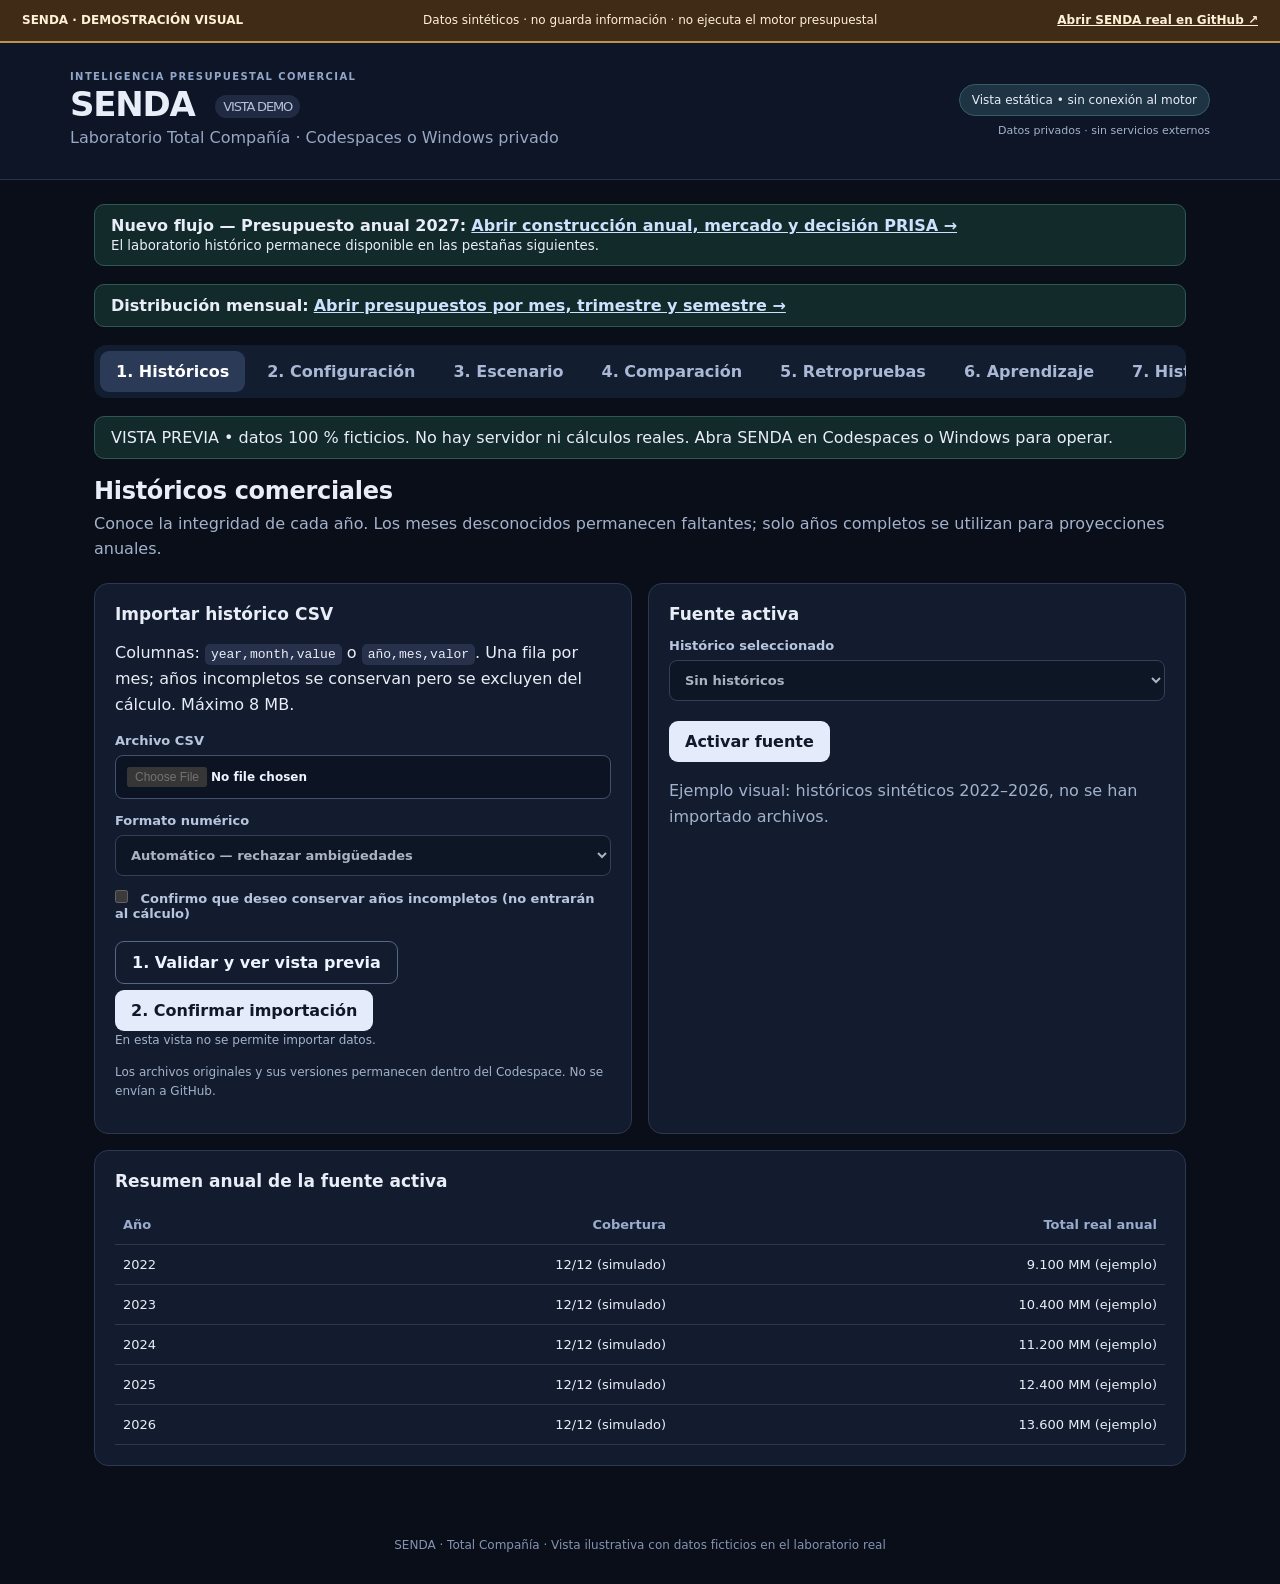
==== index.html @ 2556bfe1 "feat(pages): publish isolated synthetic SENDA screens with source traceability" ====
<!doctype html>
<html lang="es"><head><meta charset="utf-8"><meta name="viewport" content="width=device-width,initial-scale=1">
<title>SENDA · Laboratorio Total Compañía</title><link rel="stylesheet" href="./static/style.css"><style>.demo-banner{position:relative;z-index:10;display:flex;justify-content:space-between;align-items:center;flex-wrap:wrap;gap:8px;padding:12px 22px;background:#402b17;border-bottom:2px solid #bd9152;color:#fff1d6;font:600 12px/1.4 system-ui,sans-serif}.demo-banner span{font-weight:400}.demo-banner a{color:#fff1d6;text-decoration:underline}</style></head>
<body><div class="demo-banner" role="note"><strong>SENDA · DEMOSTRACIÓN VISUAL</strong><span>Datos sintéticos · no guarda información · no ejecuta el motor presupuestal</span><a href="https://github.com/zatzuro/senda-core">Abrir SENDA real en GitHub ↗</a></div>
<header class="header"><div><div class="eyebrow">INTELIGENCIA PRESUPUESTAL COMERCIAL</div><h1>SENDA <small>VISTA DEMO</small></h1><p>Laboratorio Total Compañía · Codespaces o Windows privado</p></div><div class="right"><span id="server-state" class="pill">Iniciando SENDA…</span><span class="muted small">Datos privados · sin servicios externos</span></div></header>
<main class="layout">
<div class="notice success"><strong>Nuevo flujo — Presupuesto anual 2027:</strong> <a href="./annual.html" style="color:#cce2ff;font-weight:bold">Abrir construcción anual, mercado y decisión PRISA →</a><br><small>El laboratorio histórico permanece disponible en las pestañas siguientes.</small></div>
<div class="notice success"><strong>Distribución mensual:</strong> <a href="./monthly.html" style="color:#cce2ff;font-weight:bold">Abrir presupuestos por mes, trimestre y semestre →</a></div>
<nav aria-label="Secciones" class="nav">
<button type="button" data-tab="history" class="selected">1. Históricos</button>
<button type="button" data-tab="config">2. Configuración</button>
<button type="button" data-tab="lab">3. Escenario</button>
<button type="button" data-tab="comparison">4. Comparación</button>
<button type="button" data-tab="backtests">5. Retropruebas</button>
<button type="button" data-tab="learning">6. Aprendizaje</button>
<button type="button" data-tab="records">7. Historial</button>
<button type="button" data-tab="backup">8. Respaldo</button>
<button type="button" data-tab="diagnostics" id="desktop-tab" hidden>Estado y diagnóstico</button>
</nav>
<div id="notice" class="notice" role="status" aria-live="polite">Preparando entorno…</div>
<section id="history" class="panel active"><h2>Históricos comerciales</h2><p class="muted">Conoce la integridad de cada año. Los meses desconocidos permanecen faltantes; solo años completos se utilizan para proyecciones anuales.</p>
<div class="split"><article class="card"><h3>Importar histórico CSV</h3><p>Columnas: <code>year,month,value</code> o <code>año,mes,valor</code>. Una fila por mes; años incompletos se conservan pero se excluyen del cálculo. Máximo 8 MB.</p>
<form id="import-form"><label>Archivo CSV<input type="file" id="csv" accept=".csv,text/csv" required></label>
<label>Formato numérico<select id="number-format"><option value="auto">Automático — rechazar ambigüedades</option><option value="es">Español: 1.234,56</option><option value="en">Inglés: 1,234.56</option></select></label>
<label><input type="checkbox" id="allow-partial"> Confirmo que deseo conservar años incompletos (no entrarán al cálculo)</label>
<button type="button" id="preview-import" class="outline">1. Validar y ver vista previa</button>
<button type="submit">2. Confirmar importación</button></form>
<div id="preview-results" class="hint" role="status">La vista previa no modifica los datos guardados.</div><p class="hint">Los archivos originales y sus versiones permanecen dentro del Codespace. No se envían a GitHub.</p></article>
<article class="card"><h3>Fuente activa</h3><label>Histórico seleccionado<select id="imports"><option value="">Sin históricos</option></select></label><button type="button" id="activate">Activar fuente</button><p id="active-info" class="muted">Datos no disponibles</p></article></div>
<div class="card"><h3>Resumen anual de la fuente activa</h3><div class="table-scroll"><table><thead><tr><th>Año</th><th>Cobertura</th><th>Total real anual</th></tr></thead><tbody id="years-body"><tr><td colspan="3">Sin información</td></tr></tbody></table></div></div></section>


<section id="config" class="panel"><h2>Configuración de metodología</h2>
<p class="muted">F · Referencia Total Compañía: estima el total anual histórico ponderado y distribuye por participaciones mensuales. No equivale a LA FÓRMULA original para repartir metas entre ejecutivos. Los cuatro años recientes y sus pesos son solo una <strong>sugerencia sin aprobación gerencial</strong>.</p>
<div class="split"><article class="card">
<form id="config-form"><label>Año que deseas presupuestar<input id="config-year" type="number" min="1901" max="2201" required></label>
<h3>Años y ponderaciones (%)</h3><div id="weight-rows">Carga históricos para configurar.</div>
<p id="weight-sum" class="hint">Suma: —</p><button type="submit">Guardar nueva configuración / activar versión</button></form></article>
<article class="card"><h3>Configuraciones congeladas</h3>
<label>Selecciona versión guardada<select id="config-list"><option value="">Usar sugerencia inicial</option></select></label>
<button type="button" id="load-config" class="outline">Cargar versión para comparar</button>
<p id="config-status" class="hint">Sin versión gerencial activa: la ejecución deberá señalar la sugerencia.</p></article></div>
</section>
<section id="lab" class="panel"><h2>Laboratorio de predicción</h2><p class="muted">SENDA utiliza exclusivamente el histórico previo al año objetivo. F = Fórmula, S = SENDA; R se muestra después de evaluar una predicción congelada.</p>
<div class="split"><article class="card"><h3>Nueva predicción</h3><form id="predict-form"><label>Año objetivo<input type="number" id="target-year" min="1901" max="2201" required></label>
<label>Prueba<select id="mode"><option value="free">Libre — predice total y meses</option><option value="controlled">Controlada — distribuye total dado</option></select></label>
<label id="imposed-wrap" hidden>Total anual impuesto<input type="number" id="imposed" min="0" step="any" placeholder="Valor total anual"></label>
<button type="submit">Ejecutar y congelar predicción</button></form>
<p class="hint">Selecciona y guarda una versión en Configuración. En modo controlado <strong>F y S tienen exactamente el mismo total</strong>. Sin configuración guardada se usa una sugerencia no aprobada.</p></article>
<article class="card"><h3>Predicciones guardadas</h3><label>Snapshot<select id="snapshots"><option value="">Ninguno</option></select></label><button type="button" id="view-snapshot">Consultar snapshot</button><button type="button" id="reveal" class="outline">Revelar R y aprender</button><p class="hint">La evaluación solo se habilita cuando el año cerró y existe R en el histórico original.</p></article></div>
<div id="prediction" class="card hidden"><h3>Resultado congelado <span id="snap-id" class="hint"></span></h3><div class="metrics"><div><span>F · Fórmula</span><strong id="f-total">—</strong></div><div><span>S · SENDA</span><strong id="s-total">—</strong></div><div><span>Suficiencia histórica</span><strong id="conf">—</strong></div></div>
<p id="explanation" class="muted"></p><div class="table-scroll"><table><thead><tr><th>Mes</th><th>F</th><th>S</th><th>Δ S–F</th></tr></thead><tbody id="monthly"></tbody></table></div>
<h3>Evidencia de información y aprendizaje</h3><p id="quality-info" class="hint">—</p>
<p id="learning-info" class="hint">—</p><h3>Evaluación contra R</h3><div id="evaluation" class="muted">Sin evaluación. La predicción permanece congelada.</div></div>
</section>

<section id="comparison" class="panel"><h2>Comparación F / S</h2>
<p class="muted">Curvas mensuales de la predicción seleccionada. Los valores exactos están en la tabla del escenario; no confundas total calculado con presupuesto impuesto.</p>
<article class="card"><h3>Distribución mensual</h3><div id="comparison-meta" class="hint">Ejecuta o consulta una predicción.</div>
<svg id="comparison-chart" viewBox="0 0 680 250" role="img" aria-label="Curvas mensuales F y S" class="curve-chart"></svg>
<div id="comparison-table" class="table-scroll"></div></article></section>
<section id="backtests" class="panel"><h2>Retropruebas cronológicas</h2><p class="muted">Cada año se proyecta utilizando únicamente los años anteriores. Resultados persistentes con F, S, R y errores.</p>
<div class="split"><article class="card"><form id="backtest-form"><label>Primer año a evaluar<input type="number" id="first-year" min="1901" max="2201" required></label><label><input type="checkbox" id="controlled-backtest"> Distribución con total real conocido: oráculo experimental compartido por F y S, no predicción del total desconocido</label><button type="submit">Ejecutar retroprueba y guardar resultados</button></form></article><article class="card"><h3>Retropruebas guardadas</h3><label>Resultado<select id="backtest-list"><option value="">Sin resultados</option></select></label><button type="button" id="view-backtest">Consultar</button></article></div>
<div id="backtest-output" class="card hidden"><h3>Comparación histórica</h3><div class="table-scroll"><table><thead><tr><th>Año</th><th>F</th><th>S</th><th>R</th><th>WAPE S</th><th>Mejor</th></tr></thead><tbody id="backtest-rows"></tbody></table></div><p id="global-result" class="hint">Se necesitan al menos tres años comparables para declarar un ganador global.</p><div id="learning-impact" class="hint"></div></div></section>

<section id="learning" class="panel"><h2>Memoria y aprendizaje</h2><p class="muted">El ajuste estadístico operativo se calcula solo con errores previos al corte. El conocimiento persistido documenta evaluaciones, pero no modifica por sí solo las predicciones. Un cambio de pronóstico no demuestra mejora.</p><article class="card"><h3>Conocimiento persistido</h3><div id="knowledge-list">Aún no existe conocimiento guardado.</div></article></section>

<section id="records" class="panel"><h2>Historial inmutable</h2>
<p class="muted">Versiones, predicciones congeladas, evaluaciones y retropruebas. Los resultados heredados V0.1.1 no son directamente comparables.</p>
<article class="card"><div id="records-content">Sin registros.</div></article></section>
<section id="backup" class="panel"><h2>Respaldo y restauración</h2><p class="muted">El mismo Codespace conserva archivos entre detenciones, pero eliminarlo o dejar vencer su retención puede destruir la información. Conserva un respaldo descargado en una ubicación privada.</p>
<div class="split"><article class="card"><h3>Descargar respaldo</h3><p>Exporta históricos originales, datos normalizados, predicciones, retropruebas, snapshots, conocimiento y configuración dentro de un único archivo ZIP con checksum SHA-256.</p><button type="button" id="download-backup">Descargar respaldo privado</button></article>
<article class="card danger"><h3>Restaurar en este Codespace</h3><p>Valida formato, compatibilidad e integridad. La base actual se conservará como copia previa. Esta acción reemplaza la base activa.</p><form id="restore-form"><label>Respaldo SENDA (.zip)<input id="restore-file" type="file" accept=".zip" required></label><label>Para confirmar escribe <code>RESTAURAR</code><input id="restore-confirm" autocomplete="off" required placeholder="RESTAURAR"></label><button type="submit">Validar y restaurar respaldo</button></form></article></div>
<div class="card"><h3>Protección de datos y costos</h3><p>Usa siempre puerto <strong>privado</strong>. Codespaces no es hosting permanente. Detén el Codespace al terminar. Revisa tu cuota y deshabilita los gastos adicionales desde la configuración de GitHub. La disponibilidad de uso gratuito depende de tu cuenta y de la cuota restante.</p></div></section>
<section id="diagnostics" class="panel">
<h2>Estado y diagnóstico del SENDA local</h2>
<p class="muted">Los diagnósticos permanecen exclusivamente en este equipo. No se transmite información presupuestal ni telemetría. Solo se contacta a GitHub para consultar y descargar actualizaciones privadas firmadas.</p>
<div class="split">
<article class="card"><h3>Instalación local</h3>
<p id="desk-version" class="hint">Sin consultar</p>
<p id="desk-path" class="hint">—</p>
<button type="button" id="desk-open-folder" class="outline">Abrir Documentos / SENDA</button>
<button type="button" id="desk-backup" class="outline">Guardar respaldo local</button><p id="desk-backup-status" class="hint">Respaldos exclusivamente locales.</p></article>
<article class="card"><h3>Actualizaciones</h3>
<p id="desk-updates" class="hint">Sin consultar</p>
<label><input type="checkbox" id="desk-auto-update"> Verificar y aplicar releases aprobados al cerrar SENDA</label>
<p class="hint">Se descargan únicamente paquetes de release firmados. El enlace GitHub se autoriza en la ventana nativa de SENDA.</p></article></div>
<article class="card"><h3>Últimas incidencias locales</h3><div id="desk-events" class="hint">Sin eventos.</div></article>
</section>
</main><footer>SENDA · Total Compañía · Vista ilustrativa con datos ficticios en el laboratorio real</footer>

<script defer src="./static/demo.js"></script></body></html>
---- static/style.css ----
:root{font-family:Inter,ui-sans-serif,system-ui,"Segoe UI",sans-serif;color:#e9edf7;background:#090e19;color-scheme:dark}*{box-sizing:border-box}body{margin:0;min-height:100vh}button,input,select{font:inherit}button{cursor:pointer;border:0;background:#e4ebfa;color:#101829;font-weight:700;border-radius:9px;padding:11px 16px;transition:opacity .15s}button:hover{opacity:.85}button.outline{background:transparent;border:1px solid #566686;color:#edf3ff}button:focus-visible,input:focus-visible,select:focus-visible{outline:2px solid #a4b6ff;outline-offset:2px}.header{border-bottom:1px solid #283248;background:#0d1526;padding:28px max(24px,calc((100vw - 1140px)/2));display:flex;align-items:center;justify-content:space-between;gap:20px}.header h1{margin:2px 0;font-size:34px;letter-spacing:-1.2px}.header h1 small{font-size:13px;font-weight:500;padding:4px 8px;color:#b5c3df;background:#202a42;border-radius:20px;margin-left:10px;vertical-align:middle}.eyebrow{letter-spacing:.14em;color:#92a6c9;font-size:10px;font-weight:700}.header p{color:#98a7c4;margin:4px 0}.right{display:grid;text-align:right;gap:8px}.pill{background:#1e3344;border:1px solid #355f64;padding:8px 12px;border-radius:16px;font-size:12px}.small{font-size:11px}.muted,.hint{color:#a3b2cc}.hint{font-size:12px;line-height:1.5}.layout{max-width:1140px;margin:0 auto;padding:24px}.nav{display:flex;gap:6px;overflow:auto;padding:6px;background:#131d30;border-radius:12px;margin-bottom:18px}.nav button{background:transparent;color:#a8b8d5;white-space:nowrap;font-weight:600;flex:1}.nav button.selected{background:#2b3a56;color:#fff}.notice{padding:11px 16px;margin:0 0 18px;border:1px solid #34455f;background:#142239;border-radius:10px;min-height:43px}.notice.success{background:#132a2b;border-color:#315754}.notice.error{background:#3a1821;border-color:#833547;color:#ffe2e2}.panel{display:none}.panel.active{display:block}.panel h2{font-size:24px;margin:14px 0 7px;letter-spacing:-.3px}.panel>p{margin:0 0 22px;line-height:1.55}.split{display:grid;grid-template-columns:1fr 1fr;gap:16px}.card{background:#121c2e;border:1px solid #2b3850;border-radius:14px;padding:20px;margin:0 0 16px;min-width:0}.card h3{font-size:17px;margin:0 0 14px}.card p{line-height:1.6}label{font-size:13px;color:#b7c5de;display:block;font-weight:600;margin:14px 0}input,select{width:100%;display:block;background:#0c1423;border:1px solid #42516c;color:#edf3ff;border-radius:8px;padding:11px;margin:7px 0 0}input[type=checkbox]{display:inline;width:auto;margin:0 8px 0 0;accent-color:#a5b8ef}input[type=file]{font-size:12px}form>button,.card>button{margin-top:6px}.card button{max-width:100%}code{background:#27314b;padding:3px 6px;border-radius:5px}.hidden,[hidden]{display:none!important}.table-scroll{max-width:100%;overflow:auto}table{border-collapse:collapse;width:100%;font-size:13px;text-align:right;white-space:nowrap}th,td{padding:12px 8px;border-bottom:1px solid #2b3850}th{color:#9aaccd;font-weight:650}th:first-child,td:first-child{text-align:left}.metrics{display:grid;grid-template-columns:repeat(3,1fr);gap:14px;margin:14px 0 22px}.metrics>div{border:1px solid #31415b;background:#0c1627;border-radius:12px;padding:14px}.metrics span{font-size:12px;color:#a3b2cc;display:block}.metrics strong{font-size:24px;display:block;margin-top:6px;overflow-wrap:anywhere}.progress{height:5px;background:#35445b;border-radius:5px;min-width:90px;overflow:hidden;margin:0 0 5px}.progress i{display:block;height:100%;background:#c2d1f3}.lesson{border-bottom:1px solid #29364c;padding:14px 0}.lesson p{margin:5px 0}.lesson span{font-size:12px;color:#a3b2cc}.danger{border-color:#6b3d4b}footer{font-size:12px;text-align:center;padding:32px;color:#8494b1}body.working button{opacity:.65;pointer-events:none}@media(max-width:740px){.header{display:block;padding:20px}.right{text-align:left;margin-top:14px}.layout{padding:13px}.split{grid-template-columns:1fr}.metrics{grid-template-columns:1fr}.nav button{flex:0}.card{padding:15px}.header h1{font-size:29px}}
.weight-row{display:flex;gap:12px;align-items:center;justify-content:space-between;border-bottom:1px solid #29364c;padding:6px}
.weight-row span{min-width:60px}.weight-row input{width:145px;margin:0}
.invalid{color:#ffb1b1}.curve-chart{width:100%;height:auto;min-height:180px;background:#0b1424;border:1px solid #35445b;border-radius:8px}
#preview-results{max-height:250px;overflow:auto;line-height:1.6}#records-content{overflow-wrap:anywhere}

#desk-events{max-height:280px;overflow-y:auto;overflow-wrap:anywhere}#diagnostics p{line-height:1.5}
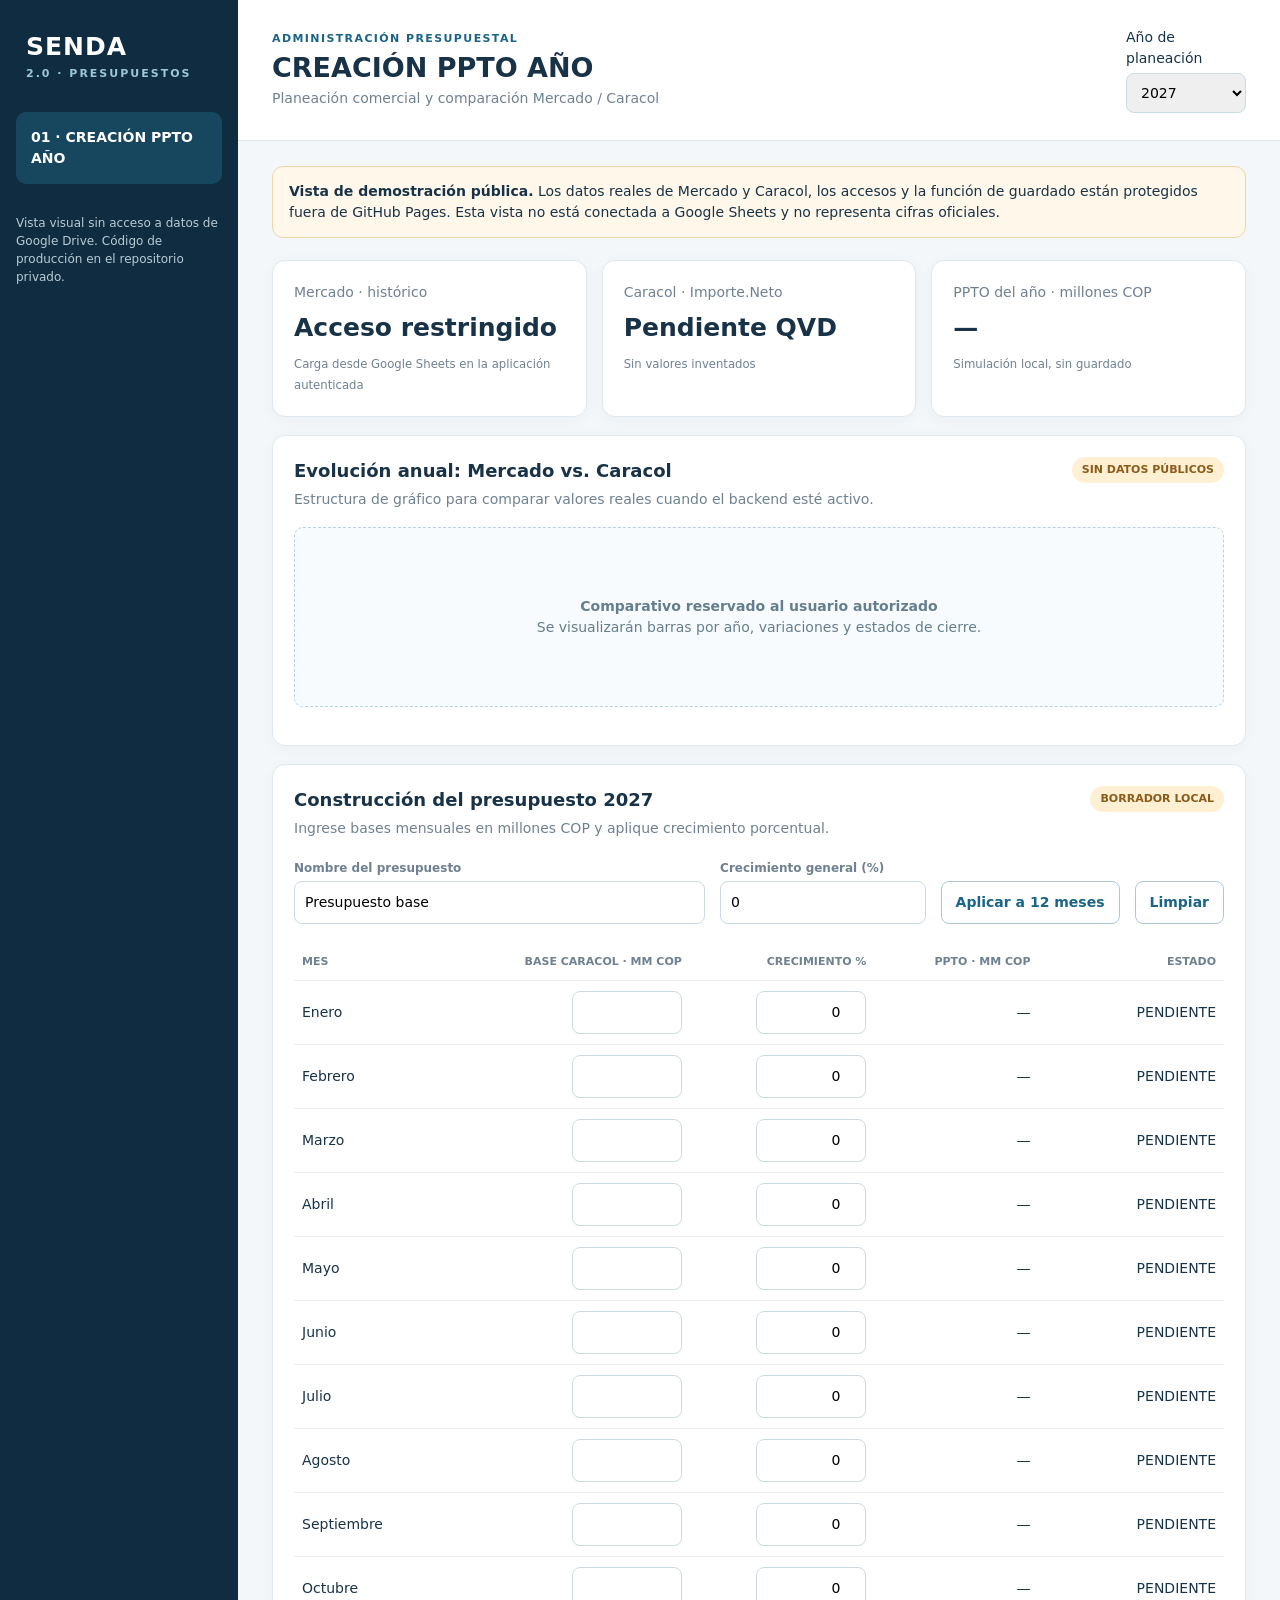
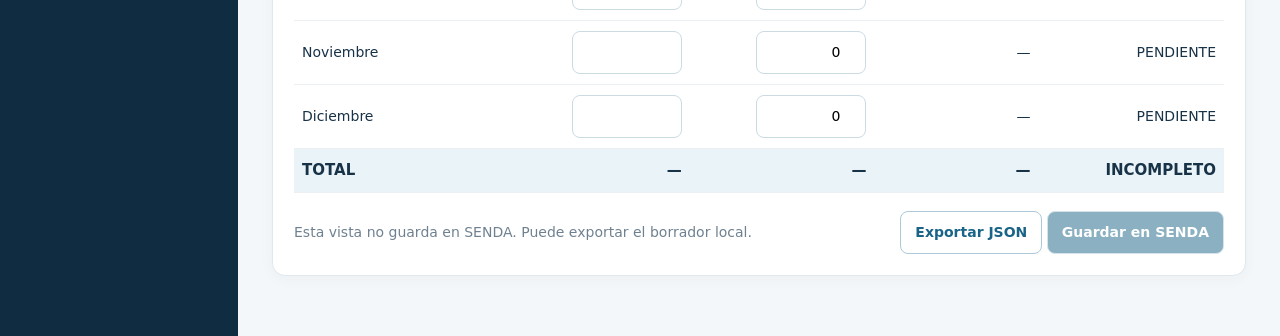
==== commit 3742deca: "feat: reemplazar SENDA anterior por vista pública segura de SENDA 2.0" ====
--- a/index.html
+++ b/index.html
@@ -1,92 +1,76 @@
 <!doctype html>
-<html lang="es"><head><meta charset="utf-8"><meta name="viewport" content="width=device-width,initial-scale=1">
-<title>SENDA · Laboratorio Total Compañía</title><link rel="stylesheet" href="./static/style.css"><style>.demo-banner{position:relative;z-index:10;display:flex;justify-content:space-between;align-items:center;flex-wrap:wrap;gap:8px;padding:12px 22px;background:#402b17;border-bottom:2px solid #bd9152;color:#fff1d6;font:600 12px/1.4 system-ui,sans-serif}.demo-banner span{font-weight:400}.demo-banner a{color:#fff1d6;text-decoration:underline}</style></head>
-<body><div class="demo-banner" role="note"><strong>SENDA · DEMOSTRACIÓN VISUAL</strong><span>Datos sintéticos · no guarda información · no ejecuta el motor presupuestal</span><a href="https://github.com/zatzuro/senda-core">Abrir SENDA real en GitHub ↗</a></div>
-<header class="header"><div><div class="eyebrow">INTELIGENCIA PRESUPUESTAL COMERCIAL</div><h1>SENDA <small>VISTA DEMO</small></h1><p>Laboratorio Total Compañía · Codespaces o Windows privado</p></div><div class="right"><span id="server-state" class="pill">Iniciando SENDA…</span><span class="muted small">Datos privados · sin servicios externos</span></div></header>
-<main class="layout">
-<div class="notice success"><strong>Nuevo flujo — Presupuesto anual 2027:</strong> <a href="./annual.html" style="color:#cce2ff;font-weight:bold">Abrir construcción anual, mercado y decisión PRISA →</a><br><small>El laboratorio histórico permanece disponible en las pestañas siguientes.</small></div>
-<div class="notice success"><strong>Distribución mensual:</strong> <a href="./monthly.html" style="color:#cce2ff;font-weight:bold">Abrir presupuestos por mes, trimestre y semestre →</a></div>
-<nav aria-label="Secciones" class="nav">
-<button type="button" data-tab="history" class="selected">1. Históricos</button>
-<button type="button" data-tab="config">2. Configuración</button>
-<button type="button" data-tab="lab">3. Escenario</button>
-<button type="button" data-tab="comparison">4. Comparación</button>
-<button type="button" data-tab="backtests">5. Retropruebas</button>
-<button type="button" data-tab="learning">6. Aprendizaje</button>
-<button type="button" data-tab="records">7. Historial</button>
-<button type="button" data-tab="backup">8. Respaldo</button>
-<button type="button" data-tab="diagnostics" id="desktop-tab" hidden>Estado y diagnóstico</button>
-</nav>
-<div id="notice" class="notice" role="status" aria-live="polite">Preparando entorno…</div>
-<section id="history" class="panel active"><h2>Históricos comerciales</h2><p class="muted">Conoce la integridad de cada año. Los meses desconocidos permanecen faltantes; solo años completos se utilizan para proyecciones anuales.</p>
-<div class="split"><article class="card"><h3>Importar histórico CSV</h3><p>Columnas: <code>year,month,value</code> o <code>año,mes,valor</code>. Una fila por mes; años incompletos se conservan pero se excluyen del cálculo. Máximo 8 MB.</p>
-<form id="import-form"><label>Archivo CSV<input type="file" id="csv" accept=".csv,text/csv" required></label>
-<label>Formato numérico<select id="number-format"><option value="auto">Automático — rechazar ambigüedades</option><option value="es">Español: 1.234,56</option><option value="en">Inglés: 1,234.56</option></select></label>
-<label><input type="checkbox" id="allow-partial"> Confirmo que deseo conservar años incompletos (no entrarán al cálculo)</label>
-<button type="button" id="preview-import" class="outline">1. Validar y ver vista previa</button>
-<button type="submit">2. Confirmar importación</button></form>
-<div id="preview-results" class="hint" role="status">La vista previa no modifica los datos guardados.</div><p class="hint">Los archivos originales y sus versiones permanecen dentro del Codespace. No se envían a GitHub.</p></article>
-<article class="card"><h3>Fuente activa</h3><label>Histórico seleccionado<select id="imports"><option value="">Sin históricos</option></select></label><button type="button" id="activate">Activar fuente</button><p id="active-info" class="muted">Datos no disponibles</p></article></div>
-<div class="card"><h3>Resumen anual de la fuente activa</h3><div class="table-scroll"><table><thead><tr><th>Año</th><th>Cobertura</th><th>Total real anual</th></tr></thead><tbody id="years-body"><tr><td colspan="3">Sin información</td></tr></tbody></table></div></div></section>
-
-
-<section id="config" class="panel"><h2>Configuración de metodología</h2>
-<p class="muted">F · Referencia Total Compañía: estima el total anual histórico ponderado y distribuye por participaciones mensuales. No equivale a LA FÓRMULA original para repartir metas entre ejecutivos. Los cuatro años recientes y sus pesos son solo una <strong>sugerencia sin aprobación gerencial</strong>.</p>
-<div class="split"><article class="card">
-<form id="config-form"><label>Año que deseas presupuestar<input id="config-year" type="number" min="1901" max="2201" required></label>
-<h3>Años y ponderaciones (%)</h3><div id="weight-rows">Carga históricos para configurar.</div>
-<p id="weight-sum" class="hint">Suma: —</p><button type="submit">Guardar nueva configuración / activar versión</button></form></article>
-<article class="card"><h3>Configuraciones congeladas</h3>
-<label>Selecciona versión guardada<select id="config-list"><option value="">Usar sugerencia inicial</option></select></label>
-<button type="button" id="load-config" class="outline">Cargar versión para comparar</button>
-<p id="config-status" class="hint">Sin versión gerencial activa: la ejecución deberá señalar la sugerencia.</p></article></div>
-</section>
-<section id="lab" class="panel"><h2>Laboratorio de predicción</h2><p class="muted">SENDA utiliza exclusivamente el histórico previo al año objetivo. F = Fórmula, S = SENDA; R se muestra después de evaluar una predicción congelada.</p>
-<div class="split"><article class="card"><h3>Nueva predicción</h3><form id="predict-form"><label>Año objetivo<input type="number" id="target-year" min="1901" max="2201" required></label>
-<label>Prueba<select id="mode"><option value="free">Libre — predice total y meses</option><option value="controlled">Controlada — distribuye total dado</option></select></label>
-<label id="imposed-wrap" hidden>Total anual impuesto<input type="number" id="imposed" min="0" step="any" placeholder="Valor total anual"></label>
-<button type="submit">Ejecutar y congelar predicción</button></form>
-<p class="hint">Selecciona y guarda una versión en Configuración. En modo controlado <strong>F y S tienen exactamente el mismo total</strong>. Sin configuración guardada se usa una sugerencia no aprobada.</p></article>
-<article class="card"><h3>Predicciones guardadas</h3><label>Snapshot<select id="snapshots"><option value="">Ninguno</option></select></label><button type="button" id="view-snapshot">Consultar snapshot</button><button type="button" id="reveal" class="outline">Revelar R y aprender</button><p class="hint">La evaluación solo se habilita cuando el año cerró y existe R en el histórico original.</p></article></div>
-<div id="prediction" class="card hidden"><h3>Resultado congelado <span id="snap-id" class="hint"></span></h3><div class="metrics"><div><span>F · Fórmula</span><strong id="f-total">—</strong></div><div><span>S · SENDA</span><strong id="s-total">—</strong></div><div><span>Suficiencia histórica</span><strong id="conf">—</strong></div></div>
-<p id="explanation" class="muted"></p><div class="table-scroll"><table><thead><tr><th>Mes</th><th>F</th><th>S</th><th>Δ S–F</th></tr></thead><tbody id="monthly"></tbody></table></div>
-<h3>Evidencia de información y aprendizaje</h3><p id="quality-info" class="hint">—</p>
-<p id="learning-info" class="hint">—</p><h3>Evaluación contra R</h3><div id="evaluation" class="muted">Sin evaluación. La predicción permanece congelada.</div></div>
-</section>
-
-<section id="comparison" class="panel"><h2>Comparación F / S</h2>
-<p class="muted">Curvas mensuales de la predicción seleccionada. Los valores exactos están en la tabla del escenario; no confundas total calculado con presupuesto impuesto.</p>
-<article class="card"><h3>Distribución mensual</h3><div id="comparison-meta" class="hint">Ejecuta o consulta una predicción.</div>
-<svg id="comparison-chart" viewBox="0 0 680 250" role="img" aria-label="Curvas mensuales F y S" class="curve-chart"></svg>
-<div id="comparison-table" class="table-scroll"></div></article></section>
-<section id="backtests" class="panel"><h2>Retropruebas cronológicas</h2><p class="muted">Cada año se proyecta utilizando únicamente los años anteriores. Resultados persistentes con F, S, R y errores.</p>
-<div class="split"><article class="card"><form id="backtest-form"><label>Primer año a evaluar<input type="number" id="first-year" min="1901" max="2201" required></label><label><input type="checkbox" id="controlled-backtest"> Distribución con total real conocido: oráculo experimental compartido por F y S, no predicción del total desconocido</label><button type="submit">Ejecutar retroprueba y guardar resultados</button></form></article><article class="card"><h3>Retropruebas guardadas</h3><label>Resultado<select id="backtest-list"><option value="">Sin resultados</option></select></label><button type="button" id="view-backtest">Consultar</button></article></div>
-<div id="backtest-output" class="card hidden"><h3>Comparación histórica</h3><div class="table-scroll"><table><thead><tr><th>Año</th><th>F</th><th>S</th><th>R</th><th>WAPE S</th><th>Mejor</th></tr></thead><tbody id="backtest-rows"></tbody></table></div><p id="global-result" class="hint">Se necesitan al menos tres años comparables para declarar un ganador global.</p><div id="learning-impact" class="hint"></div></div></section>
-
-<section id="learning" class="panel"><h2>Memoria y aprendizaje</h2><p class="muted">El ajuste estadístico operativo se calcula solo con errores previos al corte. El conocimiento persistido documenta evaluaciones, pero no modifica por sí solo las predicciones. Un cambio de pronóstico no demuestra mejora.</p><article class="card"><h3>Conocimiento persistido</h3><div id="knowledge-list">Aún no existe conocimiento guardado.</div></article></section>
-
-<section id="records" class="panel"><h2>Historial inmutable</h2>
-<p class="muted">Versiones, predicciones congeladas, evaluaciones y retropruebas. Los resultados heredados V0.1.1 no son directamente comparables.</p>
-<article class="card"><div id="records-content">Sin registros.</div></article></section>
-<section id="backup" class="panel"><h2>Respaldo y restauración</h2><p class="muted">El mismo Codespace conserva archivos entre detenciones, pero eliminarlo o dejar vencer su retención puede destruir la información. Conserva un respaldo descargado en una ubicación privada.</p>
-<div class="split"><article class="card"><h3>Descargar respaldo</h3><p>Exporta históricos originales, datos normalizados, predicciones, retropruebas, snapshots, conocimiento y configuración dentro de un único archivo ZIP con checksum SHA-256.</p><button type="button" id="download-backup">Descargar respaldo privado</button></article>
-<article class="card danger"><h3>Restaurar en este Codespace</h3><p>Valida formato, compatibilidad e integridad. La base actual se conservará como copia previa. Esta acción reemplaza la base activa.</p><form id="restore-form"><label>Respaldo SENDA (.zip)<input id="restore-file" type="file" accept=".zip" required></label><label>Para confirmar escribe <code>RESTAURAR</code><input id="restore-confirm" autocomplete="off" required placeholder="RESTAURAR"></label><button type="submit">Validar y restaurar respaldo</button></form></article></div>
-<div class="card"><h3>Protección de datos y costos</h3><p>Usa siempre puerto <strong>privado</strong>. Codespaces no es hosting permanente. Detén el Codespace al terminar. Revisa tu cuota y deshabilita los gastos adicionales desde la configuración de GitHub. La disponibilidad de uso gratuito depende de tu cuenta y de la cuota restante.</p></div></section>
-<section id="diagnostics" class="panel">
-<h2>Estado y diagnóstico del SENDA local</h2>
-<p class="muted">Los diagnósticos permanecen exclusivamente en este equipo. No se transmite información presupuestal ni telemetría. Solo se contacta a GitHub para consultar y descargar actualizaciones privadas firmadas.</p>
-<div class="split">
-<article class="card"><h3>Instalación local</h3>
-<p id="desk-version" class="hint">Sin consultar</p>
-<p id="desk-path" class="hint">—</p>
-<button type="button" id="desk-open-folder" class="outline">Abrir Documentos / SENDA</button>
-<button type="button" id="desk-backup" class="outline">Guardar respaldo local</button><p id="desk-backup-status" class="hint">Respaldos exclusivamente locales.</p></article>
-<article class="card"><h3>Actualizaciones</h3>
-<p id="desk-updates" class="hint">Sin consultar</p>
-<label><input type="checkbox" id="desk-auto-update"> Verificar y aplicar releases aprobados al cerrar SENDA</label>
-<p class="hint">Se descargan únicamente paquetes de release firmados. El enlace GitHub se autoriza en la ventana nativa de SENDA.</p></article></div>
-<article class="card"><h3>Últimas incidencias locales</h3><div id="desk-events" class="hint">Sin eventos.</div></article>
-</section>
-</main><footer>SENDA · Total Compañía · Vista ilustrativa con datos ficticios en el laboratorio real</footer>
-
-<script defer src="./static/demo.js"></script></body></html>+<html lang="es">
+<head>
+<meta charset="utf-8">
+<meta name="viewport" content="width=device-width, initial-scale=1">
+<title>SENDA 2.0 | Creación PPTO Año</title>
+<style>
+:root{--navy:#102c40;--blue:#196487;--orange:#e9772c;--green:#03966b;--ink:#183247;--muted:#6f8190;--line:#dfe8ee;--bg:#f4f7fa}
+*{box-sizing:border-box}
+body{margin:0;background:var(--bg);font:14px/1.5 system-ui,"Segoe UI",sans-serif;color:var(--ink)}
+.layout{display:grid;grid-template-columns:238px 1fr;min-height:100vh}
+aside{background:var(--navy);color:#d1e2ea;padding:28px 16px}
+.brand{font-size:25px;font-weight:800;letter-spacing:1px;color:white;padding:0 10px 30px}
+.brand small{font-size:11px;display:block;color:#9cc8d7;letter-spacing:2px}
+.nav{background:#17465f;padding:15px;border-radius:10px;color:white;font-weight:bold}
+aside p{margin-top:30px;font-size:12px;color:#b9cbd5}
+main{min-width:0}
+header{background:white;border-bottom:1px solid var(--line);padding:27px 34px;display:flex;flex-wrap:wrap;gap:15px;align-items:center;justify-content:space-between}
+h1{margin:0;font-size:27px}h2{margin:0 0 5px;font-size:18px}
+.muted{color:var(--muted)}.tag{font-size:11px;color:var(--blue);font-weight:800;letter-spacing:1.4px}
+.body{max-width:1550px;margin:auto;padding:25px 34px 60px}
+.notice{background:#fff8ea;border:1px solid #efd6a9;padding:14px 16px;border-radius:11px;margin-bottom:22px}
+.cards{display:grid;grid-template-columns:repeat(3,minmax(0,1fr));gap:15px;margin-bottom:18px}
+.panel,.card{background:white;border:1px solid var(--line);border-radius:13px;padding:21px;box-shadow:0 3px 15px #152d3d09}
+.card b{display:block;font-size:25px;margin:6px 0}.card small{color:var(--muted)}
+.row{display:flex;justify-content:space-between;align-items:flex-start;gap:15px;flex-wrap:wrap}
+.state{display:inline-block;border-radius:30px;color:#8b5b1a;background:#fff0d4;padding:5px 10px;font-weight:800;font-size:11px}
+.placeholder{display:grid;place-items:center;min-height:180px;text-align:center;border:1px dashed #bad1df;border-radius:9px;color:#657e8d;background:#f8fbfd;margin:17px 0}
+.controls{display:flex;flex-wrap:wrap;align-items:end;gap:15px;margin:20px 0}
+.field{display:grid;gap:4px;flex:1;min-width:110px}.field label{font-size:12px;color:var(--muted);font-weight:700}
+input,select,button{font:inherit}
+input,select{padding:10px;border-radius:8px;border:1px solid #cbdbe4;width:100%}
+button{background:white;color:var(--blue);border:1px solid #adc8d9;border-radius:8px;padding:10px 14px;font-weight:700;cursor:pointer}
+button.primary{background:var(--blue);color:white}
+button:disabled{cursor:not-allowed;opacity:.5}
+table{width:100%;border-collapse:collapse;min-width:690px}
+th,td{padding:10px 8px;border-bottom:1px solid #ecf0f3;text-align:right}
+th:first-child,td:first-child{text-align:left}
+th{font-size:11px;color:var(--muted)}tbody input{width:110px;text-align:right}
+tfoot td{background:#eaf3f7;font-weight:800;font-size:15px}
+.overflow{overflow-x:auto}.actions{display:flex;align-items:center;gap:15px;justify-content:space-between;flex-wrap:wrap;margin-top:18px}
+button:focus-visible,input:focus-visible{outline:2px solid #40a8cc}
+@media(max-width:900px){.layout{grid-template-columns:1fr}aside{padding:15px}.brand{padding:0}.nav,aside p{display:none}.cards{grid-template-columns:1fr}header,.body{padding:18px}}
+</style>
+</head>
+<body><div class="layout"><aside><div class="brand">SENDA<small>2.0 · PRESUPUESTOS</small></div><div class="nav">01 · CREACIÓN PPTO AÑO</div><p>Vista visual sin acceso a datos de Google Drive. Código de producción en el repositorio privado.</p></aside>
+<main>
+<header><div><div class="tag">ADMINISTRACIÓN PRESUPUESTAL</div><h1>CREACIÓN PPTO AÑO</h1><div class="muted">Planeación comercial y comparación Mercado / Caracol</div></div><label class="field" style="flex:0 0 120px">Año de planeación<select id="year"><option>2027</option><option>2028</option><option>2029</option></select></label></header>
+<div class="body">
+<div class="notice"><b>Vista de demostración pública.</b> Los datos reales de Mercado y Caracol, los accesos y la función de guardado están protegidos fuera de GitHub Pages. Esta vista no está conectada a Google Sheets y no representa cifras oficiales.</div>
+<div class="cards">
+<div class="card"><div class="muted">Mercado · histórico</div><b>Acceso restringido</b><small>Carga desde Google Sheets en la aplicación autenticada</small></div>
+<div class="card"><div class="muted">Caracol · Importe.Neto</div><b>Pendiente QVD</b><small>Sin valores inventados</small></div>
+<div class="card"><div class="muted">PPTO del año · millones COP</div><b id="totalCard">—</b><small>Simulación local, sin guardado</small></div>
+</div>
+<section class="panel"><div class="row"><div><h2>Evolución anual: Mercado vs. Caracol</h2><div class="muted">Estructura de gráfico para comparar valores reales cuando el backend esté activo.</div></div><span class="state">SIN DATOS PÚBLICOS</span></div><div class="placeholder"><div><b>Comparativo reservado al usuario autorizado</b><div>Se visualizarán barras por año, variaciones y estados de cierre.</div></div></div></section>
+<section class="panel" style="margin-top:18px"><div class="row"><div><h2>Construcción del presupuesto <span id="planningYear">2027</span></h2><div class="muted">Ingrese bases mensuales en millones COP y aplique crecimiento porcentual.</div></div><span class="state">BORRADOR LOCAL</span></div>
+<div class="controls"><div class="field" style="flex:2"><label>Nombre del presupuesto</label><input id="budgetName" maxlength="80" value="Presupuesto base"></div><div class="field"><label>Crecimiento general (%)</label><input id="growthAll" type="number" value="0" min="-100" max="1000" step="0.1"></div><button id="apply">Aplicar a 12 meses</button><button id="reset">Limpiar</button></div>
+<div class="overflow"><table><thead><tr><th>MES</th><th>BASE CARACOL · MM COP</th><th>CRECIMIENTO %</th><th>PPTO · MM COP</th><th>ESTADO</th></tr></thead><tbody id="tbody"></tbody><tfoot><tr><td>TOTAL</td><td id="totalBase">—</td><td id="totalGrowth">—</td><td id="totalBudget">—</td><td id="totalStatus">INCOMPLETO</td></tr></tfoot></table></div>
+<div class="actions"><div id="status" aria-live="polite" class="muted">Esta vista no guarda en SENDA. Puede exportar el borrador local.</div><div><button id="export">Exportar JSON</button> <button class="primary" disabled title="Requiere Apps Script autenticado">Guardar en SENDA</button></div></div></section>
+</div></main></div>
+<script>
+(()=>{'use strict';
+const names=['Enero','Febrero','Marzo','Abril','Mayo','Junio','Julio','Agosto','Septiembre','Octubre','Noviembre','Diciembre'];
+const records=names.map((name,i)=>({month:i+1,name,base:null,growth:0}));
+const el=id=>document.getElementById(id);
+const fmt=n=>Number(n).toLocaleString('es-CO',{minimumFractionDigits:1,maximumFractionDigits:1});
+const render=()=>{el('tbody').replaceChildren();for(const r of records){const tr=document.createElement('tr');const month=document.createElement('td');month.textContent=r.name;const base=document.createElement('input');base.type='number';base.min='0';base.step='any';base.setAttribute('aria-label','Base '+r.name);base.value=r.base??'';const rate=document.createElement('input');rate.type='number';rate.min='-100';rate.max='1000';rate.step='0.1';rate.setAttribute('aria-label','Crecimiento '+r.name);rate.value=r.growth;const output=document.createElement('td');const status=document.createElement('td');const btd=document.createElement('td');btd.append(base);const rtd=document.createElement('td');rtd.append(rate);tr.append(month,btd,rtd,output,status);base.addEventListener('input',()=>{const v=base.value===''?NaN:Number(base.value);r.base=Number.isFinite(v)&&v>=0?v:null;calculate()});rate.addEventListener('input',()=>{const v=Number(rate.value);r.growth=Number.isFinite(v)&&v>=-100&&v<=1000?v:0;calculate()});el('tbody').append(tr);}calculate()};
+const calculate=()=>{let base=0,total=0,filled=0;for(let i=0;i<12;i++){const r=records[i];const tr=el('tbody').children[i];const valid=r.base!==null&&Number.isFinite(r.base);tr.children[3].textContent=valid?fmt(r.base*(1+r.growth/100)):'—';tr.children[4].textContent=valid?'MANUAL':'PENDIENTE';if(valid){filled++;base+=r.base;total+=r.base*(1+r.growth/100)}}el('totalBase').textContent=filled?fmt(base):'—';el('totalGrowth').textContent=base?fmt((total/base-1)*100)+'%':'—';el('totalBudget').textContent=filled?fmt(total):'—';el('totalCard').textContent=filled?fmt(total):'—';el('totalStatus').textContent=filled===12?'COMPLETO':'INCOMPLETO';return filled===12};
+el('apply').addEventListener('click',()=>{const v=Number(el('growthAll').value);if(!Number.isFinite(v)||v<-100||v>1000){el('status').textContent='Crecimiento fuera de rango (-100 a 1000%).';return}records.forEach(r=>r.growth=v);render()});
+el('reset').addEventListener('click',()=>{records.forEach(r=>{r.base=null;r.growth=0});render();el('status').textContent='Borrador local limpiado.'});
+el('year').addEventListener('change',()=>{el('planningYear').textContent=el('year').value;el('status').textContent='Año seleccionado. Los valores actuales siguen siendo una simulación.'});
+el('export').addEventListener('click',()=>{const result={year:Number(el('year').value),name:el('budgetName').value,source:'SIMULACION_LOCAL',unit:'COP',months:records.map(r=>({month:r.month,baseCOP:r.base===null?null:Math.round(r.base*1e6),growthPct:r.growth,budgetCOP:r.base===null?null:Math.round(r.base*(1+r.growth/100)*1e6)}))};const url=URL.createObjectURL(new Blob([JSON.stringify(result,null,2)],{type:'application/json'}));const a=document.createElement('a');a.href=url;a.download='SENDA_DEMO_PPTO_'+result.year+'.json';document.body.append(a);a.click();a.remove();setTimeout(()=>URL.revokeObjectURL(url),1000);el('status').textContent='JSON de simulación exportado. No está guardado en la nube.'});
+render();
+})();
+</script></body></html>
